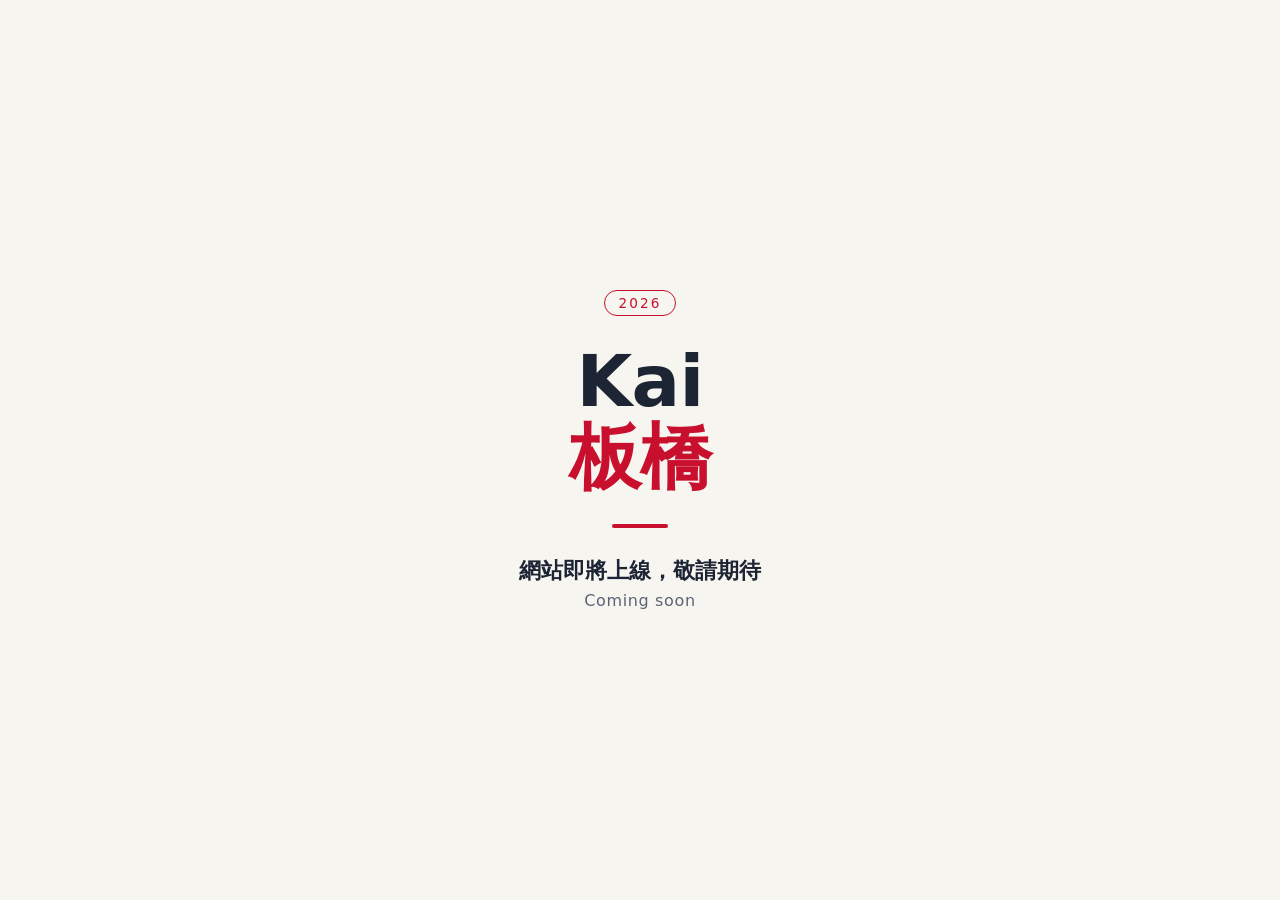
==== index.html @ ed12881c "Add files via upload" ====
<!doctype html>
<html lang="zh-Hant-TW">
<head>
  <meta charset="utf-8">
  <meta name="viewport" content="width=device-width, initial-scale=1">
  <title>Kai · 板橋 2026｜網站即將上線</title>
  <meta name="description" content="Kai · 板橋 2026 — 網站即將上線 / Coming soon">
  <meta property="og:title" content="Kai · 板橋 2026">
  <meta property="og:description" content="網站即將上線 / Coming soon">

  <!--
    LATER: to send visitors (and every printed QR code) somewhere else,
    uncomment the line below and replace the URL. Nothing else needs to change.
  -->
  <!-- <meta http-equiv="refresh" content="0; url=https://example.com/"> -->

  <style>
    :root {
      --bg: #f7f5f0;
      --ink: #1d2433;
      --muted: #5c6475;
      --accent: #c8102e;
    }
    @media (prefers-color-scheme: dark) {
      :root { --bg: #14171f; --ink: #f1f2f5; --muted: #a3a9b6; --accent: #ff5a6e; }
    }
    * { box-sizing: border-box; margin: 0; }
    html, body { height: 100%; }
    body {
      background: var(--bg);
      color: var(--ink);
      font-family: "Noto Sans TC", "PingFang TC", "Microsoft JhengHei", system-ui, sans-serif;
      display: grid;
      place-items: center;
      padding: 24px 16px;
      text-align: center;
    }
    main { max-width: 560px; }
    .tag {
      display: inline-block;
      font-size: 0.85rem;
      letter-spacing: 0.15em;
      color: var(--accent);
      border: 1.5px solid var(--accent);
      border-radius: 999px;
      padding: 4px 14px;
      margin-bottom: 28px;
    }
    h1 {
      font-size: clamp(2.6rem, 11vw, 4.5rem);
      line-height: 1.05;
      font-weight: 800;
      letter-spacing: -0.01em;
    }
    h1 span { color: var(--accent); }
    .rule {
      width: 56px; height: 4px;
      background: var(--accent);
      border-radius: 2px;
      margin: 28px auto;
    }
    p.zh { font-size: 1.35rem; font-weight: 600; }
    p.en { margin-top: 6px; color: var(--muted); font-size: 1rem; letter-spacing: 0.04em; }
  </style>
</head>
<body>
  <main>
    <div class="tag">2026</div>
    <h1>Kai<br><span>板橋</span></h1>
    <div class="rule"></div>
    <p class="zh">網站即將上線，敬請期待</p>
    <p class="en">Coming soon</p>
  </main>
</body>
</html>
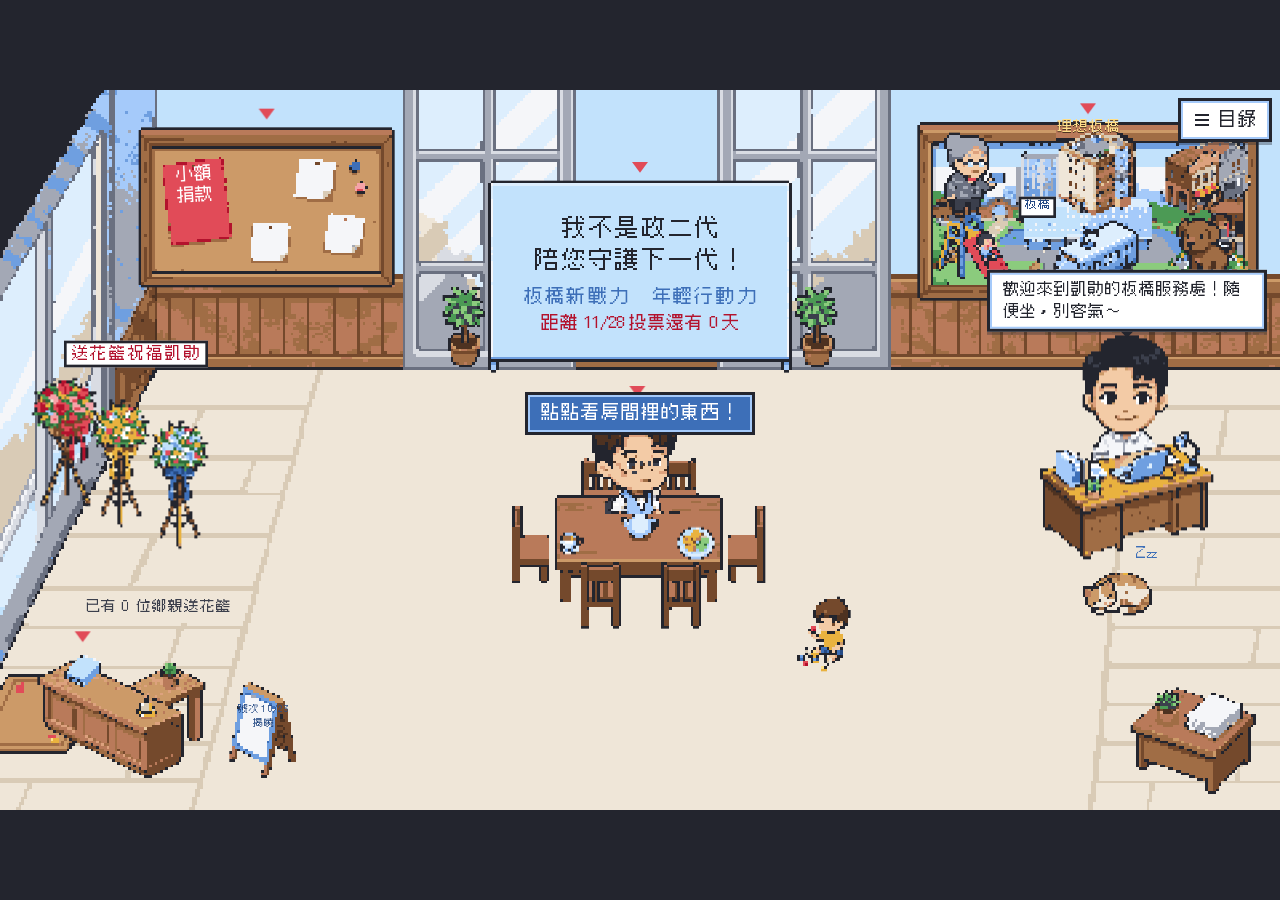
==== commit fb5bd009: "Sprint 1：像素場景骨架、桌機／手機版面、彈窗與目錄模式 - tools/pixelize.py：綠底 JPG → 31 色調色盤 PNG sprite（含 4 倍預覽） - 桌機 480×27" ====
--- a/index.html
+++ b/index.html
@@ -2,74 +2,44 @@
 <html lang="zh-Hant-TW">
 <head>
   <meta charset="utf-8">
-  <meta name="viewport" content="width=device-width, initial-scale=1">
-  <title>Kai · 板橋 2026｜網站即將上線</title>
-  <meta name="description" content="Kai · 板橋 2026 — 網站即將上線 / Coming soon">
-  <meta property="og:title" content="Kai · 板橋 2026">
-  <meta property="og:description" content="網站即將上線 / Coming soon">
-
-  <!--
-    LATER: to send visitors (and every printed QR code) somewhere else,
-    uncomment the line below and replace the URL. Nothing else needs to change.
-  -->
-  <!-- <meta http-equiv="refresh" content="0; url=https://example.com/"> -->
-
-  <style>
-    :root {
-      --bg: #f7f5f0;
-      --ink: #1d2433;
-      --muted: #5c6475;
-      --accent: #c8102e;
-    }
-    @media (prefers-color-scheme: dark) {
-      :root { --bg: #14171f; --ink: #f1f2f5; --muted: #a3a9b6; --accent: #ff5a6e; }
-    }
-    * { box-sizing: border-box; margin: 0; }
-    html, body { height: 100%; }
-    body {
-      background: var(--bg);
-      color: var(--ink);
-      font-family: "Noto Sans TC", "PingFang TC", "Microsoft JhengHei", system-ui, sans-serif;
-      display: grid;
-      place-items: center;
-      padding: 24px 16px;
-      text-align: center;
-    }
-    main { max-width: 560px; }
-    .tag {
-      display: inline-block;
-      font-size: 0.85rem;
-      letter-spacing: 0.15em;
-      color: var(--accent);
-      border: 1.5px solid var(--accent);
-      border-radius: 999px;
-      padding: 4px 14px;
-      margin-bottom: 28px;
-    }
-    h1 {
-      font-size: clamp(2.6rem, 11vw, 4.5rem);
-      line-height: 1.05;
-      font-weight: 800;
-      letter-spacing: -0.01em;
-    }
-    h1 span { color: var(--accent); }
-    .rule {
-      width: 56px; height: 4px;
-      background: var(--accent);
-      border-radius: 2px;
-      margin: 28px auto;
-    }
-    p.zh { font-size: 1.35rem; font-weight: 600; }
-    p.en { margin-top: 6px; color: var(--muted); font-size: 1rem; letter-spacing: 0.04em; }
-  </style>
+  <meta name="viewport" content="width=device-width, initial-scale=1, viewport-fit=cover">
+  <title>鄧凱勛｜板橋新戰力　年輕行動力</title>
+  <meta name="description" content="國民黨板橋區市議員參選人鄧凱勛的虛擬服務處，看政見、行程，跟 AI 助理聊聊。">
+  <meta property="og:title" content="鄧凱勛｜板橋新戰力　年輕行動力">
+  <meta property="og:description" content="國民黨板橋區市議員參選人鄧凱勛的虛擬服務處，看政見、行程，跟 AI 助理聊聊。">
+  <meta property="og:type" content="website">
+  <meta name="theme-color" content="#23252E">
+  <link rel="icon" href="data:,">
+  <link rel="preload" href="assets/fonts/Cubic_11.woff2" as="font" type="font/woff2" crossorigin>
+  <link rel="stylesheet" href="css/style.css">
+  <script type="module" src="js/main.js"></script>
 </head>
 <body>
-  <main>
-    <div class="tag">2026</div>
-    <h1>Kai<br><span>板橋</span></h1>
-    <div class="rule"></div>
-    <p class="zh">網站即將上線，敬請期待</p>
-    <p class="en">Coming soon</p>
+  <main id="stage">
+    <h1 class="sr-only">鄧凱勛板橋服務處</h1>
+    <div id="scene"></div>
   </main>
+  <div id="hud"></div>
+
+  <div id="loader" role="status">
+    <p>載入中…</p>
+    <div class="loader-track"><div class="loader-bar"></div></div>
+  </div>
+
+  <dialog id="modal" aria-labelledby="modal-title">
+    <div class="modal-frame">
+      <header class="modal-head">
+        <div>
+          <h2 class="modal-title" id="modal-title" tabindex="-1"></h2>
+          <p class="modal-sub" hidden></p>
+        </div>
+        <button type="button" class="modal-close" aria-label="關閉">✕</button>
+      </header>
+      <div class="modal-body"></div>
+      <footer class="modal-foot" hidden></footer>
+    </div>
+  </dialog>
+
+  <noscript><p class="noscript">這個網站需要開啟 JavaScript。</p></noscript>
 </body>
 </html>
--- a/css/style.css
+++ b/css/style.css
@@ -0,0 +1,346 @@
+/* 鄧凱勛虛擬競選總部 — 色票取自 docs/03-art-brief.md §1 */
+@font-face {
+  font-family: "Cubic 11";
+  src: url("../assets/fonts/Cubic_11.woff2") format("woff2");
+  font-display: swap;
+}
+
+:root {
+  --sky-0: #DDEEFD; --sky-1: #C2E2FC; --sky-2: #A5CAFA; --sky-3: #6F9FE0; --sky-4: #3D6FB8; --sky-5: #264B85;
+  --ink: #23252E; --ink-2: #3B3F4C; --ink-3: #6A7080; --ink-4: #A3A8B5; --ink-5: #D9DCE3; --ink-6: #F5F6F9; --white: #FFFFFF;
+  --wood-0: #4E3221; --wood-2: #A06D45;
+  --red-0: #B3122D; --red-1: #E14B58; --red-2: #F5A3A8;
+  --yellow-0: #E9B23F; --yellow-1: #FFE08A;
+  --pixel: "Cubic 11", "Noto Sans TC", "PingFang TC", "Microsoft JhengHei", sans-serif;
+  --body: "Noto Sans TC", "PingFang TC", "Microsoft JhengHei", sans-serif;
+  --s: 1; /* 場景縮放倍率（JS 設定） */
+  color-scheme: light;
+}
+
+* { box-sizing: border-box; }
+html, body { margin: 0; height: 100%; overflow: hidden; }
+body {
+  background: var(--ink);
+  color: var(--ink);
+  font-family: var(--body);
+  font-size: 18px;
+  -webkit-tap-highlight-color: transparent;
+  touch-action: manipulation;
+}
+.sr-only {
+  position: absolute; width: 1px; height: 1px; padding: 0; margin: -1px;
+  overflow: hidden; clip: rect(0 0 0 0); white-space: nowrap; border: 0;
+}
+
+/* ───── 場景（邏輯像素，整個縮放） ───── */
+#scene {
+  position: absolute; left: 0; top: 0;
+  transform-origin: 0 0;
+  overflow: hidden;
+  --k: 1;
+  visibility: hidden;
+}
+body.ready #scene { visibility: visible; }
+
+.sprite {
+  position: absolute;
+  display: block;
+  background-repeat: no-repeat;
+  background-position: 0 0;
+  image-rendering: pixelated;
+  image-rendering: crisp-edges;
+  pointer-events: none;
+}
+.sprite.bg { z-index: 0; }
+.sprite.decor { z-index: 1; }
+
+.obj {
+  position: absolute;
+  z-index: 2;
+  margin: 0; padding: 0; border: 0;
+  background: none;
+  cursor: pointer;
+  transform-origin: 50% 100%;
+  transition: transform .12s steps(2);
+  font: inherit;
+}
+.obj-icon { z-index: 3; }
+.obj-lai, .obj-cup, .obj-snack { z-index: 4; }
+.obj[hidden] { display: none; }
+.obj:hover, .obj:focus-visible { transform: scale(1.05); z-index: 6; }
+/* 1 px 亮色外框，沿著圖形外緣 */
+.obj:hover .sprite, .obj:focus-visible .sprite {
+  filter: drop-shadow(1px 0 0 var(--white)) drop-shadow(-1px 0 0 var(--white))
+          drop-shadow(0 1px 0 var(--white)) drop-shadow(0 -1px 0 var(--white));
+}
+.obj:focus { outline: none; }
+.obj:focus-visible { outline: 1px dashed var(--sky-4); outline-offset: 1px; }
+
+/* 2 格動畫：background-position 切格（--sw＝單格寬） */
+@keyframes frame-blink { 0%, 93% { background-position: 0 0; } 94%, 100% { background-position: calc(-1 * var(--sw)) 0; } }
+@keyframes frame-two   { 0%, 49.9% { background-position: 0 0; } 50%, 100% { background-position: calc(-1 * var(--sw)) 0; } }
+.anim-blink   { animation: frame-blink 4.6s infinite; }
+.anim-breathe { animation: frame-two 2.6s infinite; }
+.anim-play    { animation: frame-two 1.4s infinite; }
+.obj:hover .anim-talk, .obj:focus-visible .anim-talk { animation: frame-two .5s infinite; }
+
+/* 可點提示：小箭頭上下跳 */
+.arrow {
+  position: absolute; left: 50%; top: calc(-7px * var(--k));
+  width: 0; height: 0;
+  margin-left: calc(-3px * var(--k));
+  border-left: calc(3px * var(--k)) solid transparent;
+  border-right: calc(3px * var(--k)) solid transparent;
+  border-top: calc(4px * var(--k)) solid var(--red-1);
+  animation: bob 1.2s steps(2) infinite;
+  pointer-events: none;
+}
+.obj:hover .arrow, .obj:focus-visible .arrow { visibility: hidden; }
+@keyframes bob { 50% { transform: translateY(calc(-2px * var(--k))); } }
+
+.zzz {
+  position: absolute; right: calc(-2px * var(--k)); top: calc(-9px * var(--k));
+  font: calc(6px * var(--k)) / 1 var(--pixel);
+  color: var(--sky-4);
+  animation: zzz 3.2s steps(4) infinite;
+  pointer-events: none;
+}
+.zzz span { font-size: .8em; }
+@keyframes zzz { 0%, 40% { opacity: 0; transform: translateY(0); } 60% { opacity: 1; } 100% { opacity: 0; transform: translateY(calc(-4px * var(--k))); } }
+
+.flower-set { position: absolute; inset: 0; pointer-events: none; }
+.sprite.pop { animation: pop .5s steps(4); transform-origin: 50% 100%; }
+@keyframes pop { 0% { transform: scale(0); } 70% { transform: scale(1.15); } 100% { transform: scale(1); } }
+
+/* ───── 疊在圖上的 HTML 文字 ───── */
+.stext {
+  position: absolute;
+  z-index: 3;
+  pointer-events: none;
+  font-family: var(--pixel);
+  display: flex; flex-direction: column; align-items: center; justify-content: center;
+  text-align: center;
+  line-height: 1.2;
+  overflow: hidden;
+  word-break: keep-all;
+  overflow-wrap: anywhere;
+}
+.stext[hidden] { display: none; }
+.stext p { margin: 0; }
+.st-backdrop { color: var(--sky-5); gap: 3px; }
+.st-backdrop .bd-main { font-size: 9px; line-height: 1.35; color: var(--ink); }
+.st-backdrop .bd-sub { font-size: 7px; color: var(--sky-4); }
+.st-backdrop .bd-count { font-size: 6.5px; color: var(--red-0); }
+.st-donate { color: var(--white); font-size: 6.5px; padding: 0 3px; line-height: 1.2; letter-spacing: -.02em; transform: rotate(-3deg); }
+.st-note { color: var(--ink-2); font-size: 3.5px; justify-content: flex-start; padding-top: 2px; }
+.st-note b { font-size: 4px; color: var(--sky-5); }
+.st-plaque { color: var(--yellow-1); font-size: calc(5.5px * var(--k)); text-shadow: 0 calc(.5px * var(--k)) 0 var(--wood-0); z-index: 4; }
+.st-station {
+  font-size: calc(4.5px * var(--k)); color: var(--sky-5);
+  background: var(--white); border: calc(.5px * var(--k)) solid var(--ink);
+}
+.st-ballot { color: var(--sky-5); font-size: 3.6px; line-height: 1.3; z-index: 3; word-break: break-all; }
+.st-flowersign {
+  font-size: 6px; color: var(--red-0);
+  background: var(--white); border: .5px solid var(--ink);
+}
+.st-flowercount { font-size: 5.5px; color: var(--ink-2); }
+
+/* ───── HUD：不縮放的那層，字用實際 px ───── */
+#hud { position: fixed; inset: 0; pointer-events: none; z-index: 10; }
+#hud > button, #hud > nav { pointer-events: auto; }
+#hud [hidden] { display: none !important; }
+
+.tag, .toast, .hint, .bubble, .bless-card {
+  position: absolute;
+  transform: translate(-50%, -100%);
+  font-family: var(--pixel);
+  color: var(--ink);
+  background: var(--white);
+  border: 3px solid var(--ink);
+  box-shadow: inset 0 0 0 2px var(--sky-2), 0 3px 0 rgba(35, 37, 46, .35);
+  padding: 6px 12px;
+  line-height: 1.35;
+}
+.tag { font-size: 16px; white-space: nowrap; }
+.tag::after, .bubble::after, .toast::after {
+  content: ""; position: absolute; left: 50%; bottom: -9px; margin-left: -6px;
+  border: 6px solid transparent; border-top-color: var(--ink); border-bottom: 0;
+}
+.tag-flash { animation: flash 3s steps(6); }
+@keyframes flash { 0%, 100% { opacity: 1; } 90% { opacity: 1; } 100% { opacity: 0; } }
+.toast { background: var(--yellow-1); font-size: 16px; max-width: min(320px, calc(100vw - 16px)); animation: rise .3s steps(3); }
+@keyframes rise { from { transform: translate(-50%, -80%); opacity: 0; } }
+.hint { background: var(--sky-4); color: var(--white); font-size: 18px; white-space: nowrap; transform: translate(-50%, 0); box-shadow: inset 0 0 0 2px var(--sky-2); }
+.bubble { font-size: 16px; width: max-content; transition: opacity .4s; }
+.bubble p { margin: 0; }
+.bubble.fade { opacity: 0; }
+.bless-card {
+  border-color: var(--red-0); box-shadow: inset 0 0 0 2px var(--yellow-1), 0 3px 0 rgba(35, 37, 46, .35);
+  font-size: 20px; color: var(--red-0); padding: 12px 18px; width: max-content; max-width: min(340px, calc(100vw - 16px));
+  animation: rise .3s steps(3);
+}
+.bless-card p { margin: 0; }
+.bless-card.from-bottom { animation: up .35s steps(4); }
+@keyframes up { from { transform: translate(-50%, 0); opacity: 0; } }
+
+.hud-btn {
+  position: absolute;
+  display: inline-flex; align-items: center; gap: 6px;
+  min-height: 44px; padding: 4px 12px;
+  font: 18px/1 var(--pixel); color: var(--ink);
+  background: var(--white); border: 3px solid var(--ink);
+  box-shadow: inset 0 0 0 2px var(--sky-2), 0 3px 0 rgba(35, 37, 46, .35);
+  cursor: pointer;
+}
+.hud-btn:hover { background: var(--sky-0); }
+body[data-layout="mobile"] .obj-policyboard .arrow { display: none; }
+.ico-menu { width: 14px; height: 2px; background: var(--ink); box-shadow: 0 -5px 0 var(--ink), 0 5px 0 var(--ink); margin: 0 2px; }
+body[data-layout="mobile"] .catalog-btn { min-height: 0; font-size: 15px; padding: 2px 8px; border-width: 2px; box-shadow: none; }
+
+.topbar {
+  position: absolute; display: flex; align-items: center; gap: 10px;
+  padding: 0 90px 0 10px;
+  background: rgba(35, 37, 46, .88); color: var(--white);
+  font: clamp(12px, 3.7vw, 15px)/1.2 var(--pixel);
+}
+.topbar p { margin: 0; white-space: nowrap; }
+.tb-ballot { color: var(--yellow-1); }
+
+.toolbar {
+  position: absolute; display: grid; grid-template-columns: repeat(5, 1fr);
+  background: var(--ink); border-top: 3px solid var(--sky-4);
+}
+.tool {
+  display: flex; flex-direction: column; align-items: center; justify-content: center; gap: 3px;
+  min-height: 44px; padding: 2px 0;
+  font: 13px/1.1 var(--pixel); color: var(--white);
+  background: none; border: 0; cursor: pointer;
+}
+.tool:active { background: var(--ink-2); }
+.tool-ico { width: 28px; height: 28px; background: center / contain no-repeat; image-rendering: pixelated; }
+.lai-face { background: url("../assets/sprites/char-lai.png") 0 0 / 56px auto no-repeat; }
+.ico-bulletin { background-image: url("../assets/sprites/obj-bulletin.png"); }
+.ico-vote { background-image: url("../assets/sprites/obj-numbersign.png"); }
+.ico-flower { background-image: url("../assets/sprites/obj-flower-a.png"); }
+.ico-downloads { background-image: url("../assets/sprites/obj-flyers.png"); }
+
+:focus-visible { outline: 3px solid var(--sky-4); outline-offset: 2px; }
+.tool:focus-visible, .hud-btn:focus-visible { outline-color: var(--yellow-1); }
+
+/* ───── 彈窗（RPG 對話框） ───── */
+#modal {
+  padding: 0; border: 4px solid var(--ink);
+  width: min(640px, calc(100vw - 24px));
+  max-width: none;
+  max-height: calc(100dvh - 24px);
+  background: var(--white); color: var(--ink);
+  box-shadow: 0 6px 0 rgba(0, 0, 0, .35);
+}
+#modal::backdrop { background: rgba(35, 37, 46, .6); }
+.modal-frame {
+  display: flex; flex-direction: column;
+  max-height: calc(100dvh - 32px);
+  border: 3px solid var(--sky-2);
+}
+.modal-head {
+  display: flex; align-items: flex-start; justify-content: space-between; gap: 12px;
+  padding: 12px 14px 10px 18px;
+  background: var(--sky-0); border-bottom: 3px solid var(--ink);
+}
+.modal-title { margin: 4px 0 0; font: 22px/1.3 var(--pixel); color: var(--sky-5); }
+.modal-title:focus { outline: none; }
+.modal-sub { margin: 4px 0 0; font-size: 16px; color: var(--ink-2); }
+.modal-close {
+  flex: none; width: 44px; height: 44px;
+  font: 22px/1 var(--pixel); color: var(--ink);
+  background: var(--white); border: 3px solid var(--ink); cursor: pointer;
+}
+.modal-close:hover { background: var(--red-2); }
+.modal-body { overflow-y: auto; overscroll-behavior: contain; padding: 14px 20px 20px; line-height: 1.7; }
+.modal-foot { display: flex; gap: 10px; justify-content: space-between; flex-wrap: wrap; padding: 12px 18px; border-top: 3px solid var(--ink-5); }
+.modal-foot[hidden], .modal-sub[hidden] { display: none; }
+.modal-body p { margin: 0 0 .7em; }
+.modal-body h2 { font: 20px/1.3 var(--pixel); color: var(--sky-5); margin: 1.2em 0 .5em; padding-bottom: 4px; border-bottom: 3px solid var(--sky-1); }
+.modal-body h3 { font: 18px/1.3 var(--pixel); color: var(--sky-4); margin: 1.1em 0 .4em; }
+.modal-body .cat-sec:first-child h2 { margin-top: 0; }
+.modal-body ul, .modal-body ol { padding-left: 1.4em; margin: 0 0 .8em; }
+
+.btn {
+  display: inline-flex; align-items: center; justify-content: center;
+  min-height: 44px; padding: 8px 14px;
+  font: 17px/1.3 var(--pixel); color: var(--ink); text-decoration: none; text-align: center;
+  background: var(--sky-0); border: 3px solid var(--ink);
+  box-shadow: 0 3px 0 var(--ink-4);
+  cursor: pointer;
+}
+.btn:hover { background: var(--sky-1); }
+.btn:active { transform: translateY(2px); box-shadow: 0 1px 0 var(--ink-4); }
+.btn-red { background: var(--red-1); color: var(--white); }
+.btn-red:hover { background: var(--red-0); }
+.btn-wide { width: 100%; }
+
+.tabs { display: flex; gap: 6px; flex-wrap: wrap; margin-bottom: 14px; }
+.tab { flex: 1; min-height: 44px; font: 17px/1.2 var(--pixel); color: var(--ink); background: var(--ink-6); border: 3px solid var(--ink); cursor: pointer; padding: 6px 8px; }
+.tab[aria-selected="true"] { background: var(--sky-4); color: var(--white); }
+
+dl.info { display: grid; grid-template-columns: max-content 1fr; gap: 6px 16px; margin: 0 0 1em; }
+dl.info dt { font-family: var(--pixel); color: var(--sky-5); }
+dl.info dd { margin: 0; }
+.big-count { font: 20px/1.4 var(--pixel); color: var(--red-0); }
+.empty { color: var(--ink-3); }
+ul.links, ul.policy-index, ul.downloads { list-style: none; padding: 0; display: grid; gap: 10px; }
+.events { list-style: none; padding: 0; }
+.events li { padding: 10px 0; border-bottom: 2px dashed var(--ink-5); }
+.ev-when { font-family: var(--pixel); color: var(--sky-4); margin: 0 !important; }
+.ev-title { font-weight: 700; margin: 0 !important; }
+
+ol.policy { list-style: none; padding: 0; counter-reset: p; }
+ol.policy li { counter-increment: p; position: relative; padding: 0 0 12px 44px; }
+ol.policy li::before {
+  content: counter(p); position: absolute; left: 0; top: 2px;
+  width: 30px; height: 30px; display: grid; place-items: center;
+  font: 18px/1 var(--pixel); color: var(--white); background: var(--sky-4); border: 2px solid var(--ink);
+}
+.p-head { font-weight: 700; font-size: 19px; margin: 0 0 2px !important; color: var(--sky-5); }
+
+.profile-head { display: flex; gap: 16px; align-items: center; margin-bottom: 12px; }
+.avatar {
+  flex: none; width: 66px; height: 96px;
+  background: url("../assets/sprites/char-kai.png") 0 0 / 132px 96px no-repeat;
+  image-rendering: pixelated;
+  border-bottom: 3px solid var(--ink);
+}
+.pf-name { font: 24px/1.2 var(--pixel); margin: 0 0 4px !important; }
+.pf-id { color: var(--ink-2); margin: 0 !important; }
+.timeline { list-style: none; padding: 0 !important; border-left: 3px solid var(--sky-2); margin-left: 6px !important; }
+.timeline li { position: relative; padding: 0 0 10px 18px; }
+.timeline li::before { content: ""; position: absolute; left: -8px; top: 9px; width: 10px; height: 10px; background: var(--sky-4); border: 2px solid var(--ink); }
+.tl-year { font-family: var(--pixel); color: var(--sky-4); margin-right: 10px; }
+
+.faq-buttons { display: flex; flex-wrap: wrap; gap: 8px; margin-bottom: 12px; }
+.chat-log { display: flex; flex-direction: column; gap: 10px; }
+.msg { margin: 0 !important; padding: 10px 14px; border: 2px solid var(--ink); max-width: 90%; }
+.msg-user { align-self: flex-end; background: var(--sky-0); }
+.msg-lai { align-self: flex-start; background: var(--ink-6); }
+.source { display: block; margin-top: 6px; font-size: 16px; color: var(--ink-3); }
+dl.faq dt { font-weight: 700; color: var(--sky-5); margin-top: 10px; }
+dl.faq dd { margin: 0; }
+
+/* ───── 載入 ───── */
+#loader {
+  position: fixed; inset: 0; z-index: 20;
+  display: grid; place-content: center; gap: 12px; justify-items: center;
+  background: var(--ink); color: var(--white); font: 18px var(--pixel);
+}
+#loader p { margin: 0; }
+.loader-track { width: 200px; height: 16px; border: 3px solid var(--white); padding: 2px; }
+.loader-bar { height: 100%; width: 0; background: var(--sky-2); transition: width .2s steps(4); }
+.noscript { position: fixed; inset: auto 0 0; margin: 0; padding: 16px; background: var(--white); text-align: center; }
+
+/* ───── 減少動態 ───── */
+@media (prefers-reduced-motion: reduce) {
+  .sprite, .arrow, .tag-flash, .toast, .bless-card, .sprite.pop { animation: none !important; }
+  .zzz { display: none; }
+  .obj, .bubble, .loader-bar { transition: none; }
+}
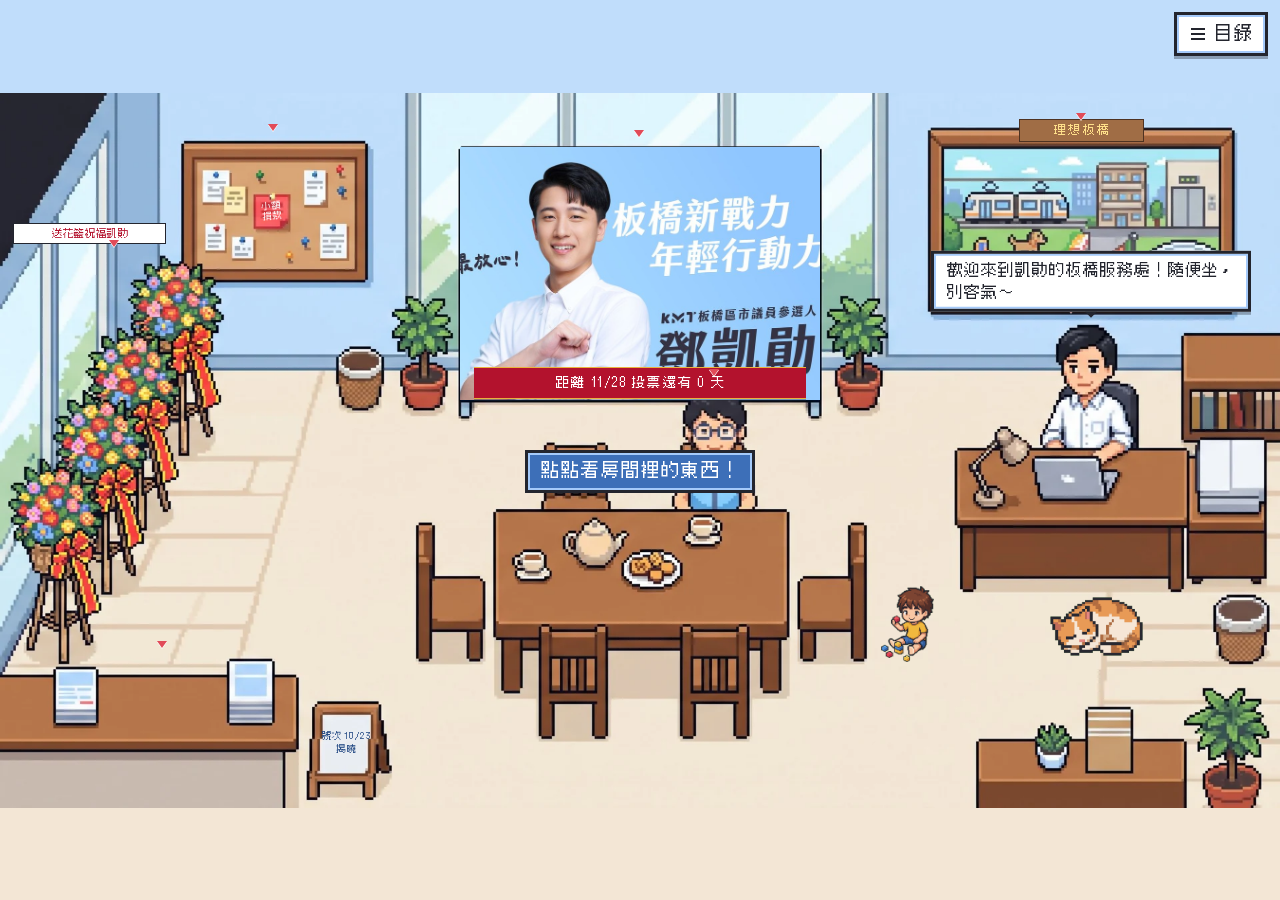
==== commit 9ab2607e: "Sprint 2：場景改整張背景圖＋熱區、政見板放大、貓與小孩對話、Apps Script 後台 - 場景：一張背景圖＋百分比熱區（js/layout.js），?debug=1 對位模式 - 手機：裁" ====
--- a/index.html
+++ b/index.html
@@ -17,7 +17,7 @@
 <body>
   <main id="stage">
     <h1 class="sr-only">鄧凱勛板橋服務處</h1>
-    <div id="scene"></div>
+    <div id="clip"><div id="world"></div></div>
   </main>
   <div id="hud"></div>
 
--- a/css/style.css
+++ b/css/style.css
@@ -32,119 +32,85 @@
   overflow: hidden; clip: rect(0 0 0 0); white-space: nowrap; border: 0;
 }
 
-/* ───── 場景（邏輯像素，整個縮放） ───── */
-#scene {
-  position: absolute; left: 0; top: 0;
-  transform-origin: 0 0;
-  overflow: hidden;
-  --k: 1;
-  visibility: hidden;
-}
-body.ready #scene { visibility: visible; }
-
-.sprite {
-  position: absolute;
-  display: block;
-  background-repeat: no-repeat;
-  background-position: 0 0;
-  image-rendering: pixelated;
-  image-rendering: crisp-edges;
-  pointer-events: none;
-}
-.sprite.bg { z-index: 0; }
-.sprite.decor { z-index: 1; }
-
-.obj {
-  position: absolute;
-  z-index: 2;
-  margin: 0; padding: 0; border: 0;
-  background: none;
-  cursor: pointer;
-  transform-origin: 50% 100%;
-  transition: transform .12s steps(2);
-  font: inherit;
-}
-.obj-icon { z-index: 3; }
-.obj-lai, .obj-cup, .obj-snack { z-index: 4; }
-.obj[hidden] { display: none; }
-.obj:hover, .obj:focus-visible { transform: scale(1.05); z-index: 6; }
-/* 1 px 亮色外框，沿著圖形外緣 */
-.obj:hover .sprite, .obj:focus-visible .sprite {
-  filter: drop-shadow(1px 0 0 var(--white)) drop-shadow(-1px 0 0 var(--white))
-          drop-shadow(0 1px 0 var(--white)) drop-shadow(0 -1px 0 var(--white));
-}
-.obj:focus { outline: none; }
-.obj:focus-visible { outline: 1px dashed var(--sky-4); outline-offset: 1px; }
-
-/* 2 格動畫：background-position 切格（--sw＝單格寬） */
-@keyframes frame-blink { 0%, 93% { background-position: 0 0; } 94%, 100% { background-position: calc(-1 * var(--sw)) 0; } }
-@keyframes frame-two   { 0%, 49.9% { background-position: 0 0; } 50%, 100% { background-position: calc(-1 * var(--sw)) 0; } }
-.anim-blink   { animation: frame-blink 4.6s infinite; }
-.anim-breathe { animation: frame-two 2.6s infinite; }
-.anim-play    { animation: frame-two 1.4s infinite; }
-.obj:hover .anim-talk, .obj:focus-visible .anim-talk { animation: frame-two .5s infinite; }
+/* ───── 場景：一張背景圖＋透明熱區（D40）───── */
+#stage { position: fixed; inset: 0; overflow: hidden; }
+#clip { position: absolute; overflow: hidden; visibility: hidden; }
+body.ready #clip { visibility: visible; }
+#world { position: absolute; --u: 19.2px; /* 1% 圖寬，JS 設定 */ }
+.scene-img, .scene-img img { position: absolute; inset: 0; width: 100%; height: 100%; display: block; user-select: none; }
+
+.ov { position: absolute; pointer-events: none; }
+.ov-cover { overflow: hidden; }
+.ov-cover img { width: 100%; height: 100%; object-fit: cover; display: block; }
+.ov-char { height: auto; }
+.ov-flowers { inset: 0; }
+.ov-flower { position: absolute; width: auto; }
+.ov-flower.pop { animation: pop .45s ease-out; transform-origin: 50% 100%; }
+@keyframes pop { 0% { transform: scale(0); } 70% { transform: scale(1.12); } 100% { transform: scale(1); } }
+
+.ov-text {
+  display: flex; flex-direction: column; align-items: center; justify-content: center;
+  text-align: center; line-height: 1.2; font-family: var(--pixel); overflow: hidden;
+}
+/* 字級用 --u（1% 圖寬）表示，跟著圖縮放 */
+.ov-banner {
+  background: var(--red-0); color: var(--white);
+  font-size: calc(var(--u) * 1.05); letter-spacing: .04em;
+  box-shadow: 0 calc(var(--u) * .15) 0 rgba(35, 37, 46, .35);
+  border-top: calc(var(--u) * .12) solid var(--yellow-0); border-bottom: calc(var(--u) * .12) solid var(--yellow-0);
+  white-space: nowrap;
+}
+.ov-plaque {
+  color: var(--yellow-1); background: var(--wood-2);
+  border: calc(var(--u) * .1) solid var(--wood-0);
+  font-size: calc(var(--u) * .95); white-space: nowrap; letter-spacing: .12em;
+}
+.ov-station {
+  color: var(--sky-5); background: var(--white); border: calc(var(--u) * .08) solid var(--ink);
+  font-size: calc(var(--u) * .7); white-space: nowrap;
+}
+.ov-ballot { color: var(--sky-5); font-size: calc(var(--u) * .74); line-height: 1.3; word-break: keep-all; padding: 0 calc(var(--u) * .15); }
+.ov-donateNote { color: var(--white); font-size: calc(var(--u) * .72); line-height: 1.15; padding: 0 calc(var(--u) * .5); transform: rotate(-3deg); }
+.ov-flowerSign {
+  background: var(--white); color: var(--red-0); border: calc(var(--u) * .1) solid var(--ink);
+  font-size: calc(var(--u) * .8); white-space: nowrap; gap: calc(var(--u) * .1); height: auto !important; padding: calc(var(--u) * .25) 0;
+}
+.ov-flowerSign .fs-count { color: var(--ink-2); font-size: .85em; }
+
+/* 熱區：透明按鈕，滑鼠移入／鍵盤焦點時發光 */
+.hot {
+  position: absolute; margin: 0; padding: 0; border: 0; border-radius: 6px;
+  background: transparent; cursor: pointer; font: inherit;
+  transition: box-shadow .15s, background-color .15s;
+}
+.hot[hidden] { display: none; }
+.hot:hover, .hot:focus-visible {
+  background: rgba(255, 255, 255, .14);
+  box-shadow: 0 0 0 3px rgba(255, 224, 138, .95), 0 0 22px 6px rgba(255, 224, 138, .55);
+  outline: none;
+}
+.hot:focus-visible { box-shadow: 0 0 0 3px var(--sky-4), 0 0 0 6px var(--yellow-1), 0 0 22px 6px rgba(255, 224, 138, .55); }
 
 /* 可點提示：小箭頭上下跳 */
 .arrow {
-  position: absolute; left: 50%; top: calc(-7px * var(--k));
-  width: 0; height: 0;
-  margin-left: calc(-3px * var(--k));
-  border-left: calc(3px * var(--k)) solid transparent;
-  border-right: calc(3px * var(--k)) solid transparent;
-  border-top: calc(4px * var(--k)) solid var(--red-1);
-  animation: bob 1.2s steps(2) infinite;
+  position: absolute; left: 50%; top: calc(var(--u) * -1.3);
+  width: 0; height: 0; margin-left: calc(var(--u) * -.45);
+  border-left: calc(var(--u) * .45) solid transparent;
+  border-right: calc(var(--u) * .45) solid transparent;
+  border-top: calc(var(--u) * .6) solid var(--red-1);
+  filter: drop-shadow(0 1px 0 var(--white));
+  animation: bob 1.2s ease-in-out infinite;
   pointer-events: none;
 }
-.obj:hover .arrow, .obj:focus-visible .arrow { visibility: hidden; }
-@keyframes bob { 50% { transform: translateY(calc(-2px * var(--k))); } }
-
-.zzz {
-  position: absolute; right: calc(-2px * var(--k)); top: calc(-9px * var(--k));
-  font: calc(6px * var(--k)) / 1 var(--pixel);
-  color: var(--sky-4);
-  animation: zzz 3.2s steps(4) infinite;
-  pointer-events: none;
-}
-.zzz span { font-size: .8em; }
-@keyframes zzz { 0%, 40% { opacity: 0; transform: translateY(0); } 60% { opacity: 1; } 100% { opacity: 0; transform: translateY(calc(-4px * var(--k))); } }
-
-.flower-set { position: absolute; inset: 0; pointer-events: none; }
-.sprite.pop { animation: pop .5s steps(4); transform-origin: 50% 100%; }
-@keyframes pop { 0% { transform: scale(0); } 70% { transform: scale(1.15); } 100% { transform: scale(1); } }
-
-/* ───── 疊在圖上的 HTML 文字 ───── */
-.stext {
-  position: absolute;
-  z-index: 3;
-  pointer-events: none;
-  font-family: var(--pixel);
-  display: flex; flex-direction: column; align-items: center; justify-content: center;
-  text-align: center;
-  line-height: 1.2;
-  overflow: hidden;
-  word-break: keep-all;
-  overflow-wrap: anywhere;
-}
-.stext[hidden] { display: none; }
-.stext p { margin: 0; }
-.st-backdrop { color: var(--sky-5); gap: 3px; }
-.st-backdrop .bd-main { font-size: 9px; line-height: 1.35; color: var(--ink); }
-.st-backdrop .bd-sub { font-size: 7px; color: var(--sky-4); }
-.st-backdrop .bd-count { font-size: 6.5px; color: var(--red-0); }
-.st-donate { color: var(--white); font-size: 6.5px; padding: 0 3px; line-height: 1.2; letter-spacing: -.02em; transform: rotate(-3deg); }
-.st-note { color: var(--ink-2); font-size: 3.5px; justify-content: flex-start; padding-top: 2px; }
-.st-note b { font-size: 4px; color: var(--sky-5); }
-.st-plaque { color: var(--yellow-1); font-size: calc(5.5px * var(--k)); text-shadow: 0 calc(.5px * var(--k)) 0 var(--wood-0); z-index: 4; }
-.st-station {
-  font-size: calc(4.5px * var(--k)); color: var(--sky-5);
-  background: var(--white); border: calc(.5px * var(--k)) solid var(--ink);
-}
-.st-ballot { color: var(--sky-5); font-size: 3.6px; line-height: 1.3; z-index: 3; word-break: break-all; }
-.st-flowersign {
-  font-size: 6px; color: var(--red-0);
-  background: var(--white); border: .5px solid var(--ink);
-}
-.st-flowercount { font-size: 5.5px; color: var(--ink-2); }
+.hot:hover .arrow, .hot:focus-visible .arrow { visibility: hidden; }
+@keyframes bob { 50% { transform: translateY(calc(var(--u) * -.35)); } }
+
+/* ?debug=1：畫出熱區與疊加物，換圖後對位用 */
+body.debug .hot { outline: 2px dashed #f0f; background: rgba(255, 0, 255, .12); }
+body.debug .ov:not(.ov-flowers) { outline: 2px dashed #0af; }
+body.debug .pb-spot { outline: 2px dashed #f0f; background: rgba(255, 0, 255, .15); }
+.debug-id { position: absolute; left: 2px; top: 2px; font: 12px/1 monospace; color: #fff; background: #f0f; padding: 1px 3px; pointer-events: none; }
+.debug-readout { position: fixed; left: 8px; bottom: 8px; font: 14px/1 monospace; color: #fff; background: rgba(0, 0, 0, .7); padding: 6px 8px; pointer-events: none; z-index: 30; }
 
 /* ───── HUD：不縮放的那層，字用實際 px ───── */
 #hud { position: fixed; inset: 0; pointer-events: none; z-index: 10; }
@@ -194,21 +160,24 @@
   cursor: pointer;
 }
 .hud-btn:hover { background: var(--sky-0); }
-body[data-layout="mobile"] .obj-policyboard .arrow { display: none; }
 .ico-menu { width: 14px; height: 2px; background: var(--ink); box-shadow: 0 -5px 0 var(--ink), 0 5px 0 var(--ink); margin: 0 2px; }
-body[data-layout="mobile"] .catalog-btn { min-height: 0; font-size: 15px; padding: 2px 8px; border-width: 2px; box-shadow: none; }
+#hud > .catalog-btn { top: 12px; right: 12px; }
+body[data-layout="mobile"] #hud > .catalog-btn { top: 6px; right: 6px; min-height: 32px; height: 32px; font-size: 15px; padding: 2px 8px; border-width: 2px; box-shadow: none; }
 
 .topbar {
-  position: absolute; display: flex; align-items: center; gap: 10px;
-  padding: 0 90px 0 10px;
+  position: absolute; left: 0; right: 0; top: 0; height: 44px;
+  display: flex; align-items: center; gap: 10px;
+  padding: 0 90px 0 12px;
   background: rgba(35, 37, 46, .88); color: var(--white);
-  font: clamp(12px, 3.7vw, 15px)/1.2 var(--pixel);
+  font: clamp(13px, 4vw, 16px)/1.2 var(--pixel);
 }
 .topbar p { margin: 0; white-space: nowrap; }
 .tb-ballot { color: var(--yellow-1); }
 
 .toolbar {
-  position: absolute; display: grid; grid-template-columns: repeat(5, 1fr);
+  position: absolute; left: 0; right: 0; bottom: 0; height: 68px;
+  padding-bottom: env(safe-area-inset-bottom);
+  display: grid; grid-template-columns: repeat(5, 1fr);
   background: var(--ink); border-top: 3px solid var(--sky-4);
 }
 .tool {
@@ -220,10 +189,6 @@
 .tool:active { background: var(--ink-2); }
 .tool-ico { width: 28px; height: 28px; background: center / contain no-repeat; image-rendering: pixelated; }
 .lai-face { background: url("../assets/sprites/char-lai.png") 0 0 / 56px auto no-repeat; }
-.ico-bulletin { background-image: url("../assets/sprites/obj-bulletin.png"); }
-.ico-vote { background-image: url("../assets/sprites/obj-numbersign.png"); }
-.ico-flower { background-image: url("../assets/sprites/obj-flower-a.png"); }
-.ico-downloads { background-image: url("../assets/sprites/obj-flyers.png"); }
 
 :focus-visible { outline: 3px solid var(--sky-4); outline-offset: 2px; }
 .tool:focus-visible, .hud-btn:focus-visible { outline-color: var(--yellow-1); }
@@ -236,6 +201,12 @@
   max-height: calc(100dvh - 24px);
   background: var(--white); color: var(--ink);
   box-shadow: 0 6px 0 rgba(0, 0, 0, .35);
+}
+#modal.modal-wide { width: min(1000px, calc(100vw - 24px)); }
+#modal.modal-talk { width: min(720px, calc(100vw - 24px)); }
+@media (max-width: 600px) {
+  #modal.modal-wide, #modal.modal-talk { width: 100vw; max-width: 100vw; margin: auto 0; border-left: 0; border-right: 0; }
+  #modal.modal-wide .modal-body { padding: 10px 10px 16px; }
 }
 #modal::backdrop { background: rgba(35, 37, 46, .6); }
 .modal-frame {
@@ -305,12 +276,10 @@
 .p-head { font-weight: 700; font-size: 19px; margin: 0 0 2px !important; color: var(--sky-5); }
 
 .profile-head { display: flex; gap: 16px; align-items: center; margin-bottom: 12px; }
-.avatar {
-  flex: none; width: 66px; height: 96px;
-  background: url("../assets/sprites/char-kai.png") 0 0 / 132px 96px no-repeat;
-  image-rendering: pixelated;
-  border-bottom: 3px solid var(--ink);
-}
+.profile-head .photo { flex: none; width: 120px; height: 120px; object-fit: cover; border: 3px solid var(--ink); }
+.avatar { flex: none; width: 64px; background-repeat: no-repeat; border: 3px solid var(--ink); background-color: var(--sky-0); }
+@media (max-width: 480px) { .profile-head { flex-wrap: wrap; } .profile-head .photo { width: 96px; height: 96px; } .avatar { width: 52px; } }
+.reminder { margin-top: 1em !important; padding: 10px 14px; background: var(--yellow-1); border: 2px solid var(--ink); font-weight: 700; }
 .pf-name { font: 24px/1.2 var(--pixel); margin: 0 0 4px !important; }
 .pf-id { color: var(--ink-2); margin: 0 !important; }
 .timeline { list-style: none; padding: 0 !important; border-left: 3px solid var(--sky-2); margin-left: 6px !important; }
@@ -327,6 +296,55 @@
 dl.faq dt { font-weight: 700; color: var(--sky-5); margin-top: 10px; }
 dl.faq dd { margin: 0; }
 
+/* ───── 政見板大圖（D43）───── */
+.pb-figure { position: relative; width: 100%; margin-bottom: 14px; }
+.pb-img, .pb-img img { position: absolute; inset: 0; width: 100%; height: 100%; display: block; }
+.pb-plaque, .pb-station {
+  position: absolute; display: flex; align-items: center; justify-content: center; pointer-events: none;
+  font-family: var(--pixel); white-space: nowrap;
+}
+.pb-plaque { color: var(--yellow-1); font-size: clamp(14px, 3.2cqw, 30px); letter-spacing: .15em; text-shadow: 0 2px 0 var(--wood-0); }
+.pb-station { color: var(--sky-5); background: var(--white); border: 1px solid var(--ink); font-size: clamp(8px, 1.5cqw, 17px); line-height: 1; }
+.pb-figure { container-type: inline-size; }
+.pb-spot {
+  position: absolute; padding: 0; margin: 0; border: 0; border-radius: 8px; background: transparent; cursor: pointer;
+  transition: box-shadow .15s, background-color .15s;
+}
+.pb-spot:hover, .pb-spot:focus-visible, .pb-spot.active {
+  background: rgba(255, 255, 255, .2);
+  box-shadow: 0 0 0 3px rgba(255, 224, 138, .95), 0 0 20px 6px rgba(255, 224, 138, .6);
+  outline: none;
+}
+.pb-spot:focus-visible { box-shadow: 0 0 0 3px var(--sky-4), 0 0 0 6px var(--yellow-1); }
+.pb-tip {
+  position: absolute; transform: translate(-50%, calc(-100% - 8px)); pointer-events: none; z-index: 2;
+  font: 16px/1.3 var(--pixel); color: var(--ink); background: var(--white); white-space: nowrap;
+  border: 3px solid var(--ink); box-shadow: inset 0 0 0 2px var(--sky-2); padding: 4px 10px;
+}
+.pb-tip[hidden] { display: none; }
+.pb-title { font-size: 20px !important; margin-top: 0 !important; }
+.pb-nav { display: flex; justify-content: space-between; gap: 10px; flex-wrap: wrap; }
+
+/* ───── 貓、小孩對話（D44）───── */
+.talk { display: grid; grid-template-columns: minmax(120px, 38%) 1fr; gap: 16px; align-items: center; margin-bottom: 16px; }
+.talk-face { background: var(--sky-0); border: 3px solid var(--ink); display: grid; place-items: center; padding: 12px; aspect-ratio: 1; }
+.talk-face { position: relative; overflow: hidden; }
+.talk-face img { position: absolute; inset: 12px; width: calc(100% - 24px); height: calc(100% - 24px); object-fit: contain; }
+.talk-box {
+  position: relative; min-height: 120px; padding: 14px 18px;
+  background: var(--white); border: 3px solid var(--ink); box-shadow: inset 0 0 0 2px var(--sky-2);
+  font: 22px/1.6 var(--pixel); cursor: pointer;
+}
+.talk-box::before {
+  content: ""; position: absolute; left: -13px; top: 40%;
+  border: 10px solid transparent; border-right-color: var(--ink); border-left: 0;
+}
+.talk-speech p { margin: 0 0 .3em !important; }
+.talk-policy[hidden] { display: none; }
+.talk-policy { animation: rise-in .3s ease-out; }
+@keyframes rise-in { from { opacity: 0; transform: translateY(8px); } }
+@media (max-width: 480px) { .talk { grid-template-columns: 1fr; } .talk-face { aspect-ratio: auto; height: 140px; } .talk-box::before { display: none; } }
+
 /* ───── 載入 ───── */
 #loader {
   position: fixed; inset: 0; z-index: 20;
@@ -340,7 +358,6 @@
 
 /* ───── 減少動態 ───── */
 @media (prefers-reduced-motion: reduce) {
-  .sprite, .arrow, .tag-flash, .toast, .bless-card, .sprite.pop { animation: none !important; }
-  .zzz { display: none; }
-  .obj, .bubble, .loader-bar { transition: none; }
-}
+  .arrow, .tag-flash, .toast, .bless-card, .ov-flower, .talk-policy { animation: none !important; }
+  .hot, .pb-spot, .bubble, .loader-bar { transition: none; }
+}
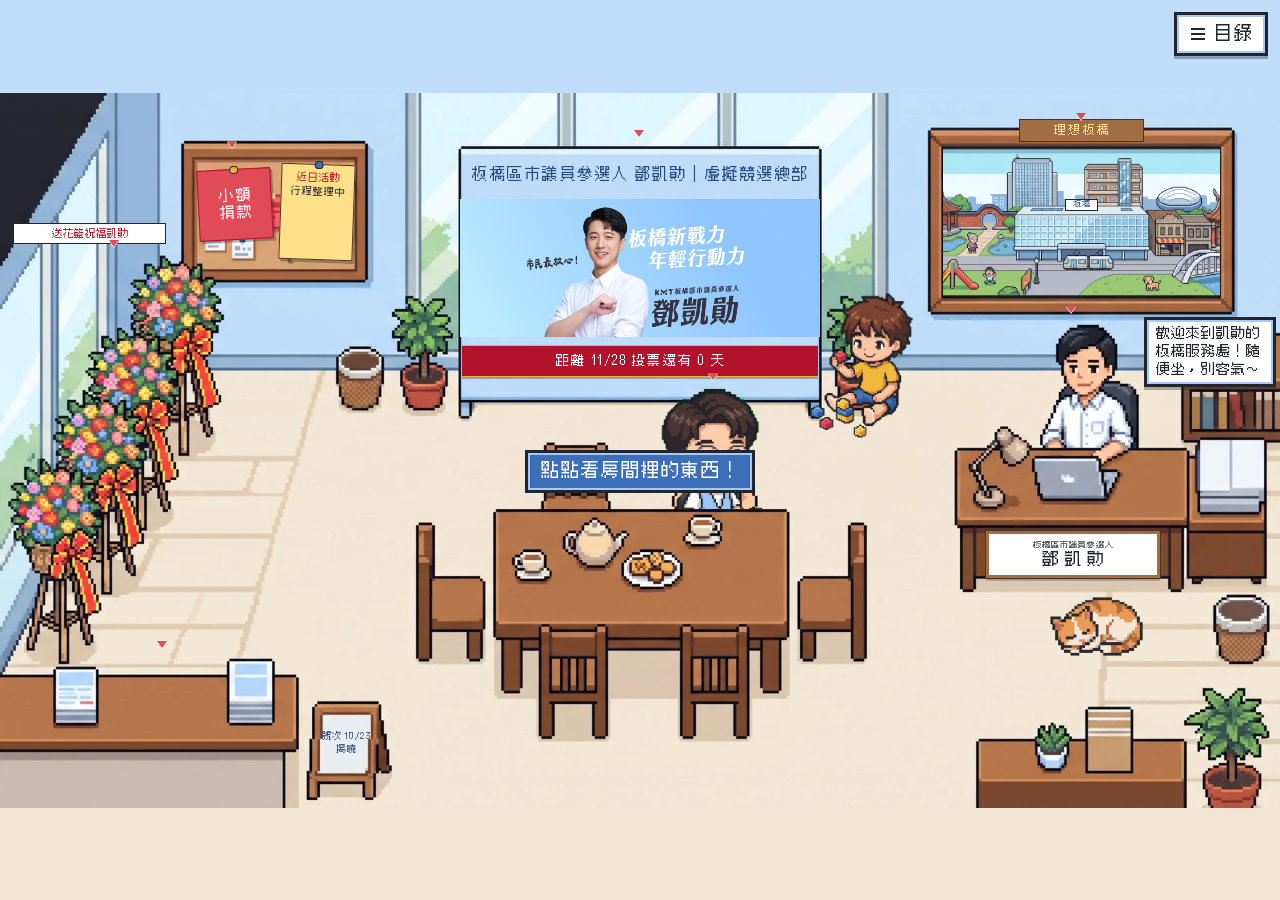
==== commit fb678d35: "Sprint 3：小賴 AI 對話上線（前端＋Code.gs chat）與 Sprint 2b 殘留修正 - Code.gs：POST chat（05 §3 系統指令、知識庫共用 60 秒快取、主備援" ====
--- a/index.html
+++ b/index.html
@@ -29,7 +29,8 @@
   <dialog id="modal" aria-labelledby="modal-title">
     <div class="modal-frame">
       <header class="modal-head">
-        <div>
+        <img class="modal-icon" alt="" hidden>
+        <div class="modal-heading">
           <h2 class="modal-title" id="modal-title" tabindex="-1"></h2>
           <p class="modal-sub" hidden></p>
         </div>
--- a/css/style.css
+++ b/css/style.css
@@ -41,7 +41,8 @@
 
 .ov { position: absolute; pointer-events: none; }
 .ov-cover { overflow: hidden; }
-.ov-cover img { width: 100%; height: 100%; object-fit: cover; display: block; }
+.ov-cover img { width: 100%; height: 100%; object-fit: contain; display: block; }
+.ov-boardInner img { position: absolute; inset: 0; width: 100%; height: 100%; object-fit: cover; display: block; }
 .ov-char { height: auto; }
 .ov-flowers { inset: 0; }
 .ov-flower { position: absolute; width: auto; }
@@ -67,10 +68,49 @@
 }
 .ov-station {
   color: var(--sky-5); background: var(--white); border: calc(var(--u) * .08) solid var(--ink);
-  font-size: calc(var(--u) * .7); white-space: nowrap;
+  font-size: calc(var(--u) * .62); white-space: nowrap; line-height: 1;
 }
 .ov-ballot { color: var(--sky-5); font-size: calc(var(--u) * .74); line-height: 1.3; word-break: keep-all; padding: 0 calc(var(--u) * .15); }
-.ov-donateNote { color: var(--white); font-size: calc(var(--u) * .72); line-height: 1.15; padding: 0 calc(var(--u) * .5); transform: rotate(-3deg); }
+/* 小額捐款紅便條（D51）：放大約 2 倍、輕微呼吸閃爍 */
+.ov-donateNote {
+  overflow: visible; color: var(--white); background: var(--red-1);
+  font-size: calc(var(--u) * 1.15); line-height: 1.15; letter-spacing: .05em;
+  border: calc(var(--u) * .08) solid var(--red-0);
+  box-shadow: calc(var(--u) * .15) calc(var(--u) * .2) 0 rgba(35, 37, 46, .35);
+  transform: rotate(-3deg);
+  animation: note-breathe 2.4s ease-in-out infinite;
+}
+.ov-donateNote .pin {
+  position: absolute; top: calc(var(--u) * -.35); left: 50%; margin-left: calc(var(--u) * -.35);
+  width: calc(var(--u) * .7); height: calc(var(--u) * .7); border-radius: 50%;
+  background: var(--yellow-0); border: calc(var(--u) * .08) solid var(--ink);
+}
+@keyframes note-breathe {
+  50% { transform: rotate(-3deg) scale(1.06); box-shadow: calc(var(--u) * .15) calc(var(--u) * .2) 0 rgba(35, 37, 46, .35), 0 0 calc(var(--u) * .9) calc(var(--u) * .2) rgba(255, 224, 138, .85); }
+}
+/* 布告欄右半「近日活動」便條（D59） */
+.ov-eventNote {
+  overflow: visible; justify-content: flex-start; gap: calc(var(--u) * .2);
+  padding: calc(var(--u) * .5) calc(var(--u) * .3) 0;
+  background: var(--yellow-1); color: var(--ink); border: calc(var(--u) * .08) solid var(--wood-0);
+  box-shadow: calc(var(--u) * .15) calc(var(--u) * .2) 0 rgba(35, 37, 46, .35);
+  transform: rotate(2deg);
+}
+.ov-eventNote .pin { position: absolute; top: calc(var(--u) * -.35); left: 50%; margin-left: calc(var(--u) * -.35); width: calc(var(--u) * .7); height: calc(var(--u) * .7); border-radius: 50%; background: var(--sky-4); border: calc(var(--u) * .08) solid var(--ink); }
+.ov-eventNote .en-head { font-size: calc(var(--u) * .8); color: var(--red-0); }
+.ov-eventNote .en-date { font-size: calc(var(--u) * .95); color: var(--sky-5); }
+.ov-eventNote .en-title { font-size: calc(var(--u) * .78); line-height: 1.25; display: -webkit-box; -webkit-line-clamp: 3; -webkit-box-orient: vertical; overflow: hidden; }
+/* 背板上方標題（D48） */
+.ov-title { color: var(--sky-5); font-size: calc(var(--u) * 1.22); line-height: 1.3; word-break: keep-all; letter-spacing: .03em; }
+/* 辦公桌桌牌（D49）：木框、白底深字 */
+.ov-nameplate {
+  background: var(--white); color: var(--ink);
+  border: calc(var(--u) * .28) solid var(--wood-2); outline: calc(var(--u) * .08) solid var(--wood-0);
+  box-shadow: 0 calc(var(--u) * .2) 0 rgba(35, 37, 46, .35);
+  gap: calc(var(--u) * .05); line-height: 1.1; white-space: nowrap;
+}
+.ov-nameplate .np-small { font-size: calc(var(--u) * .66); color: var(--ink-2); }
+.ov-nameplate .np-big { font-size: calc(var(--u) * 1.3); letter-spacing: .25em; margin-right: -.25em; }
 .ov-flowerSign {
   background: var(--white); color: var(--red-0); border: calc(var(--u) * .1) solid var(--ink);
   font-size: calc(var(--u) * .8); white-space: nowrap; gap: calc(var(--u) * .1); height: auto !important; padding: calc(var(--u) * .25) 0;
@@ -141,6 +181,10 @@
 .bubble { font-size: 16px; width: max-content; transition: opacity .4s; }
 .bubble p { margin: 0; }
 .bubble.fade { opacity: 0; }
+/* 手機：泡泡放在凱勛左邊、政見板下方，尾巴朝右指向凱勛 */
+.bubble.bubble-side { transform: none; width: auto; padding: 5px 8px; font-size: 14px; line-height: 1.3; overflow: hidden; }
+.bubble.bubble-side::after { left: auto; right: -9px; bottom: auto; top: 40%; margin: 0; border: 6px solid transparent; border-left-color: var(--ink); border-right: 0; }
+.bubble.bubble-side.tail-left::after { right: auto; left: -9px; border: 6px solid transparent; border-right-color: var(--ink); border-left: 0; }
 .bless-card {
   border-color: var(--red-0); box-shadow: inset 0 0 0 2px var(--yellow-1), 0 3px 0 rgba(35, 37, 46, .35);
   font-size: 20px; color: var(--red-0); padding: 12px 18px; width: max-content; max-width: min(340px, calc(100vw - 16px));
@@ -188,7 +232,7 @@
 }
 .tool:active { background: var(--ink-2); }
 .tool-ico { width: 28px; height: 28px; background: center / contain no-repeat; image-rendering: pixelated; }
-.lai-face { background: url("../assets/sprites/char-lai.png") 0 0 / 56px auto no-repeat; }
+.lai-face { background: url("../assets/scene/lai-face.png") center / contain no-repeat; image-rendering: auto; }
 
 :focus-visible { outline: 3px solid var(--sky-4); outline-offset: 2px; }
 .tool:focus-visible, .hud-btn:focus-visible { outline-color: var(--yellow-1); }
@@ -220,6 +264,9 @@
   background: var(--sky-0); border-bottom: 3px solid var(--ink);
 }
 .modal-title { margin: 4px 0 0; font: 22px/1.3 var(--pixel); color: var(--sky-5); }
+.modal-heading { flex: 1; min-width: 0; }
+.modal-icon { flex: none; width: 52px; height: 52px; object-fit: contain; background: var(--white); border: 3px solid var(--ink); border-radius: 50%; }
+.modal-icon[hidden] { display: none; }
 .modal-title:focus { outline: none; }
 .modal-sub { margin: 4px 0 0; font-size: 16px; color: var(--ink-2); }
 .modal-close {
@@ -297,7 +344,7 @@
 dl.faq dd { margin: 0; }
 
 /* ───── 政見板大圖（D43）───── */
-.pb-figure { position: relative; width: 100%; margin-bottom: 14px; }
+.pb-figure { position: relative; width: 100%; margin: 0 auto 14px; }
 .pb-img, .pb-img img { position: absolute; inset: 0; width: 100%; height: 100%; display: block; }
 .pb-plaque, .pb-station {
   position: absolute; display: flex; align-items: center; justify-content: center; pointer-events: none;
@@ -307,14 +354,27 @@
 .pb-station { color: var(--sky-5); background: var(--white); border: 1px solid var(--ink); font-size: clamp(8px, 1.5cqw, 17px); line-height: 1; }
 .pb-figure { container-type: inline-size; }
 .pb-spot {
-  position: absolute; padding: 0; margin: 0; border: 0; border-radius: 8px; background: transparent; cursor: pointer;
-  transition: box-shadow .15s, background-color .15s;
+  position: absolute; padding: 0; margin: 0; cursor: pointer;
+  /* D52：常駐像素虛線框＋小標籤＋輕微閃爍 */
+  border: 3px dashed var(--yellow-1); border-radius: 0;
+  box-shadow: 0 0 0 1px var(--ink), inset 0 0 0 1px var(--ink);
+  background: rgba(255, 255, 255, .06);
+  animation: spot-blink 1.8s steps(2) infinite;
+  transition: background-color .15s, box-shadow .15s;
+}
+@keyframes spot-blink { 50% { border-color: var(--white); } }
+.pb-short {
+  position: absolute; left: 50%; top: -3px; transform: translate(-50%, -100%);
+  font: 13px/1 var(--pixel); color: var(--white); background: var(--ink); padding: 3px 6px; white-space: nowrap;
+  pointer-events: none;
 }
 .pb-spot:hover, .pb-spot:focus-visible, .pb-spot.active {
-  background: rgba(255, 255, 255, .2);
-  box-shadow: 0 0 0 3px rgba(255, 224, 138, .95), 0 0 20px 6px rgba(255, 224, 138, .6);
+  animation: none; border-style: solid; border-color: var(--yellow-1);
+  background: rgba(255, 255, 255, .28);
+  box-shadow: 0 0 0 1px var(--ink), 0 0 20px 6px rgba(255, 224, 138, .7);
   outline: none;
 }
+.pb-spot.active .pb-short, .pb-spot:hover .pb-short { background: var(--red-0); }
 .pb-spot:focus-visible { box-shadow: 0 0 0 3px var(--sky-4), 0 0 0 6px var(--yellow-1); }
 .pb-tip {
   position: absolute; transform: translate(-50%, calc(-100% - 8px)); pointer-events: none; z-index: 2;
@@ -345,6 +405,36 @@
 @keyframes rise-in { from { opacity: 0; transform: translateY(8px); } }
 @media (max-width: 480px) { .talk { grid-template-columns: 1fr; } .talk-face { aspect-ratio: auto; height: 140px; } .talk-box::before { display: none; } }
 
+/* ───── 小賴對話（Sprint 3）───── */
+#modal.modal-chat { width: min(760px, calc(100vw - 24px)); }
+@media (max-width: 600px) { #modal.modal-chat { width: 100vw; max-width: 100vw; margin: auto 0; border-left: 0; border-right: 0; } }
+.chat { display: grid; grid-template-columns: 120px 1fr; gap: 14px; align-items: start; }
+.chat-side { position: sticky; top: 0; }
+.chat-face { width: 100%; height: auto; display: block; background: var(--sky-0); border: 3px solid var(--ink); }
+@media (max-width: 600px) { .chat { grid-template-columns: 1fr; } .chat-side { display: none; } }
+.msg-thinking { color: var(--ink-3); font-style: normal; }
+.msg-thinking::after { content: ""; display: inline-block; width: 1.2em; animation: dots 1.2s steps(4) infinite; }
+@keyframes dots { 0% { content: ""; } 25% { content: "．"; } 50% { content: "．．"; } 75% { content: "．．．"; } }
+.msg-thinking[hidden] { display: none; }
+.msg-text { margin: 0 !important; white-space: pre-line; }
+.msg-down { align-self: stretch; margin: 0 !important; padding: 10px 14px; background: var(--yellow-1); border: 2px solid var(--ink); font-weight: 700; }
+.src-links { display: flex; flex-wrap: wrap; gap: 6px; margin: 8px 0 0 !important; }
+.src-link { font: 15px/1.2 var(--pixel); min-height: 36px; padding: 6px 10px; background: var(--sky-0); border: 2px solid var(--sky-4); color: var(--sky-5); cursor: pointer; }
+.src-link:hover { background: var(--sky-1); }
+.chat-form { width: 100%; display: grid; gap: 6px; }
+.chat-form[hidden] { display: none; }
+.chat-note { margin: 0; font-size: 16px; color: var(--red-0); }
+.chat-row { display: flex; gap: 8px; align-items: stretch; }
+.chat-input {
+  flex: 1; min-width: 0; resize: none; font: 18px/1.5 var(--body); color: var(--ink);
+  padding: 8px 10px; border: 3px solid var(--ink); background: var(--white);
+}
+.chat-input:focus-visible { outline: 3px solid var(--sky-4); outline-offset: 1px; }
+.btn-send { background: var(--sky-4); color: var(--white); }
+.btn-send:hover { background: var(--sky-5); }
+.btn-send:disabled { background: var(--ink-4); cursor: not-allowed; }
+.chat-count { font-size: 16px; color: var(--ink-3); text-align: right; }
+
 /* ───── 載入 ───── */
 #loader {
   position: fixed; inset: 0; z-index: 20;
@@ -358,6 +448,7 @@
 
 /* ───── 減少動態 ───── */
 @media (prefers-reduced-motion: reduce) {
-  .arrow, .tag-flash, .toast, .bless-card, .ov-flower, .talk-policy { animation: none !important; }
+  .arrow, .tag-flash, .toast, .bless-card, .ov-flower, .talk-policy, .ov-donateNote, .pb-spot { animation: none !important; }
   .hot, .pb-spot, .bubble, .loader-bar { transition: none; }
-}
+  .msg-thinking::after { animation: none; content: "…"; }
+}
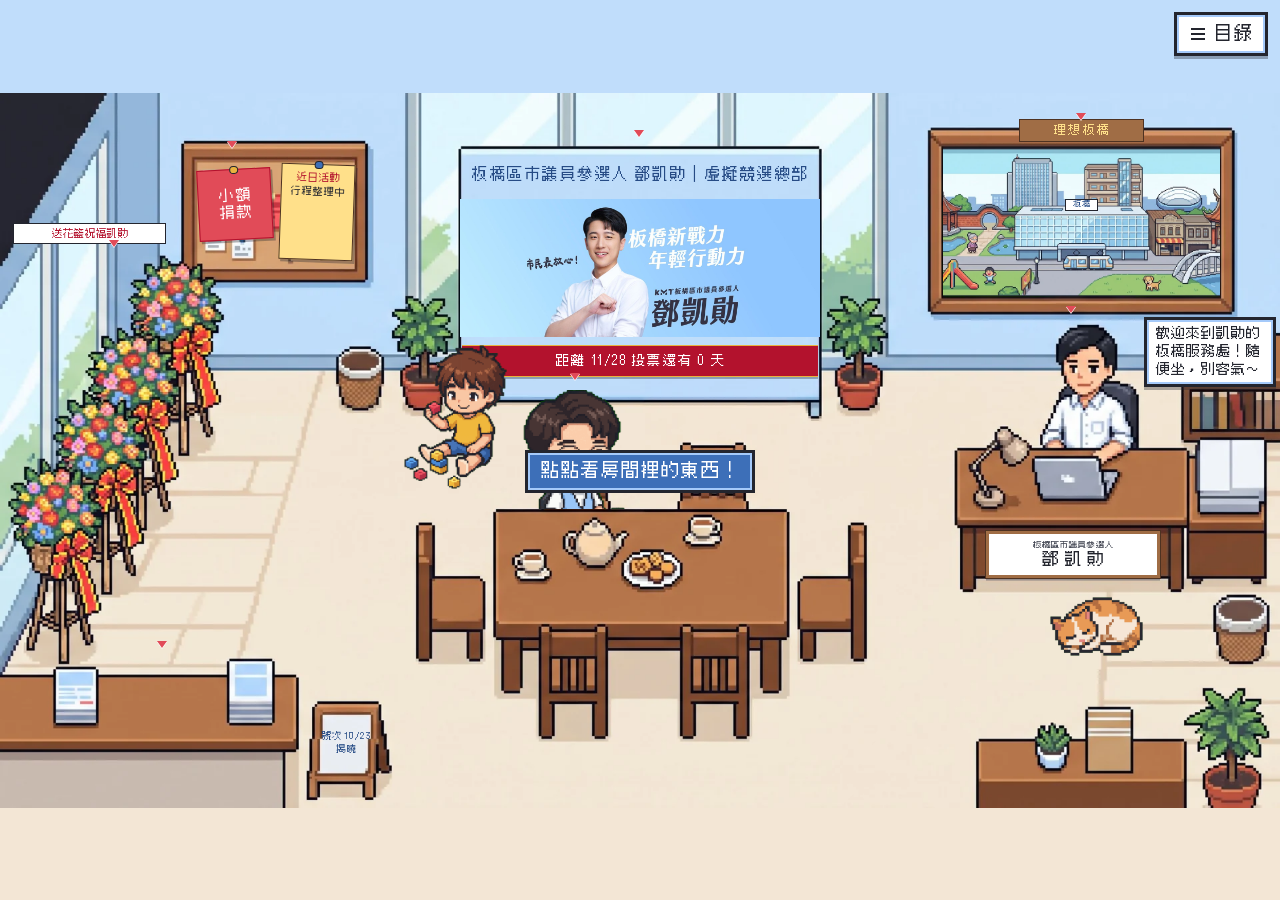
==== commit 8d6a127a: "Sprint 4（上線準備）：小賴逾時 40 秒＋等待提示、分享預覽圖與 favicon、紅隊題庫更新、fallback 重產 - D72：chat 逾時 40 秒；等超過 12 秒顯示「題目有點難，" ====
--- a/index.html
+++ b/index.html
@@ -8,8 +8,18 @@
   <meta property="og:title" content="鄧凱勛｜板橋新戰力　年輕行動力">
   <meta property="og:description" content="國民黨板橋區市議員參選人鄧凱勛的虛擬服務處，看政見、行程，跟 AI 助理聊聊。">
   <meta property="og:type" content="website">
+  <meta property="og:url" content="https://o92o-lo.github.io/kai_banqiao_2026/">
+  <meta property="og:site_name" content="鄧凱勛虛擬競選總部">
+  <meta property="og:locale" content="zh_TW">
+  <meta property="og:image" content="https://o92o-lo.github.io/kai_banqiao_2026/assets/og-image.jpg">
+  <meta property="og:image:width" content="1200">
+  <meta property="og:image:height" content="630">
+  <meta property="og:image:alt" content="像素風的凱勛板橋服務處：大背板、茶桌旁的小賴、凱勛的辦公桌">
+  <meta name="twitter:card" content="summary_large_image">
+  <meta name="twitter:image" content="https://o92o-lo.github.io/kai_banqiao_2026/assets/og-image.jpg">
   <meta name="theme-color" content="#23252E">
-  <link rel="icon" href="data:,">
+  <link rel="icon" type="image/png" sizes="32x32" href="assets/favicon-32.png">
+  <link rel="apple-touch-icon" sizes="180x180" href="assets/apple-touch-icon.png">
   <link rel="preload" href="assets/fonts/Cubic_11.woff2" as="font" type="font/woff2" crossorigin>
   <link rel="stylesheet" href="css/style.css">
   <script type="module" src="js/main.js"></script>
--- a/css/style.css
+++ b/css/style.css
@@ -44,8 +44,8 @@
 .ov-cover img { width: 100%; height: 100%; object-fit: contain; display: block; }
 .ov-boardInner img { position: absolute; inset: 0; width: 100%; height: 100%; object-fit: cover; display: block; }
 .ov-char { height: auto; }
-.ov-flowers { inset: 0; }
-.ov-flower { position: absolute; width: auto; }
+.ov-flowers { inset: 0; z-index: 0; }
+.ov-flower { position: absolute; width: auto; pointer-events: none; }
 .ov-flower.pop { animation: pop .45s ease-out; transform-origin: 50% 100%; }
 @keyframes pop { 0% { transform: scale(0); } 70% { transform: scale(1.12); } 100% { transform: scale(1); } }
 
@@ -188,10 +188,10 @@
 .bless-card {
   border-color: var(--red-0); box-shadow: inset 0 0 0 2px var(--yellow-1), 0 3px 0 rgba(35, 37, 46, .35);
   font-size: 20px; color: var(--red-0); padding: 12px 18px; width: max-content; max-width: min(340px, calc(100vw - 16px));
-  animation: rise .3s steps(3);
+  animation: rise .18s steps(3);
 }
 .bless-card p { margin: 0; }
-.bless-card.from-bottom { animation: up .35s steps(4); }
+.bless-card.from-bottom { animation: up .2s steps(3); }
 @keyframes up { from { transform: translate(-50%, 0); opacity: 0; } }
 
 .hud-btn {
@@ -413,7 +413,9 @@
 .chat-face { width: 100%; height: auto; display: block; background: var(--sky-0); border: 3px solid var(--ink); }
 @media (max-width: 600px) { .chat { grid-template-columns: 1fr; } .chat-side { display: none; } }
 .msg-thinking { color: var(--ink-3); font-style: normal; }
-.msg-thinking::after { content: ""; display: inline-block; width: 1.2em; animation: dots 1.2s steps(4) infinite; }
+.msg-thinking .thinking-main::after { content: ""; display: inline-block; width: 1.2em; animation: dots 1.2s steps(4) infinite; }
+.thinking-slow { display: block; margin-top: 4px; font-size: 16px; color: var(--ink-3); }
+.thinking-slow[hidden] { display: none; }
 @keyframes dots { 0% { content: ""; } 25% { content: "．"; } 50% { content: "．．"; } 75% { content: "．．．"; } }
 .msg-thinking[hidden] { display: none; }
 .msg-text { margin: 0 !important; white-space: pre-line; }
@@ -424,6 +426,7 @@
 .chat-form { width: 100%; display: grid; gap: 6px; }
 .chat-form[hidden] { display: none; }
 .chat-note { margin: 0; font-size: 16px; color: var(--red-0); }
+.privacy-link { margin-left: .6em; font-size: 15px; color: var(--ink-3); }
 .chat-row { display: flex; gap: 8px; align-items: stretch; }
 .chat-input {
   flex: 1; min-width: 0; resize: none; font: 18px/1.5 var(--body); color: var(--ink);
@@ -450,5 +453,5 @@
 @media (prefers-reduced-motion: reduce) {
   .arrow, .tag-flash, .toast, .bless-card, .ov-flower, .talk-policy, .ov-donateNote, .pb-spot { animation: none !important; }
   .hot, .pb-spot, .bubble, .loader-bar { transition: none; }
-  .msg-thinking::after { animation: none; content: "…"; }
-}
+  .msg-thinking .thinking-main::after { animation: none; content: "…"; }
+}
